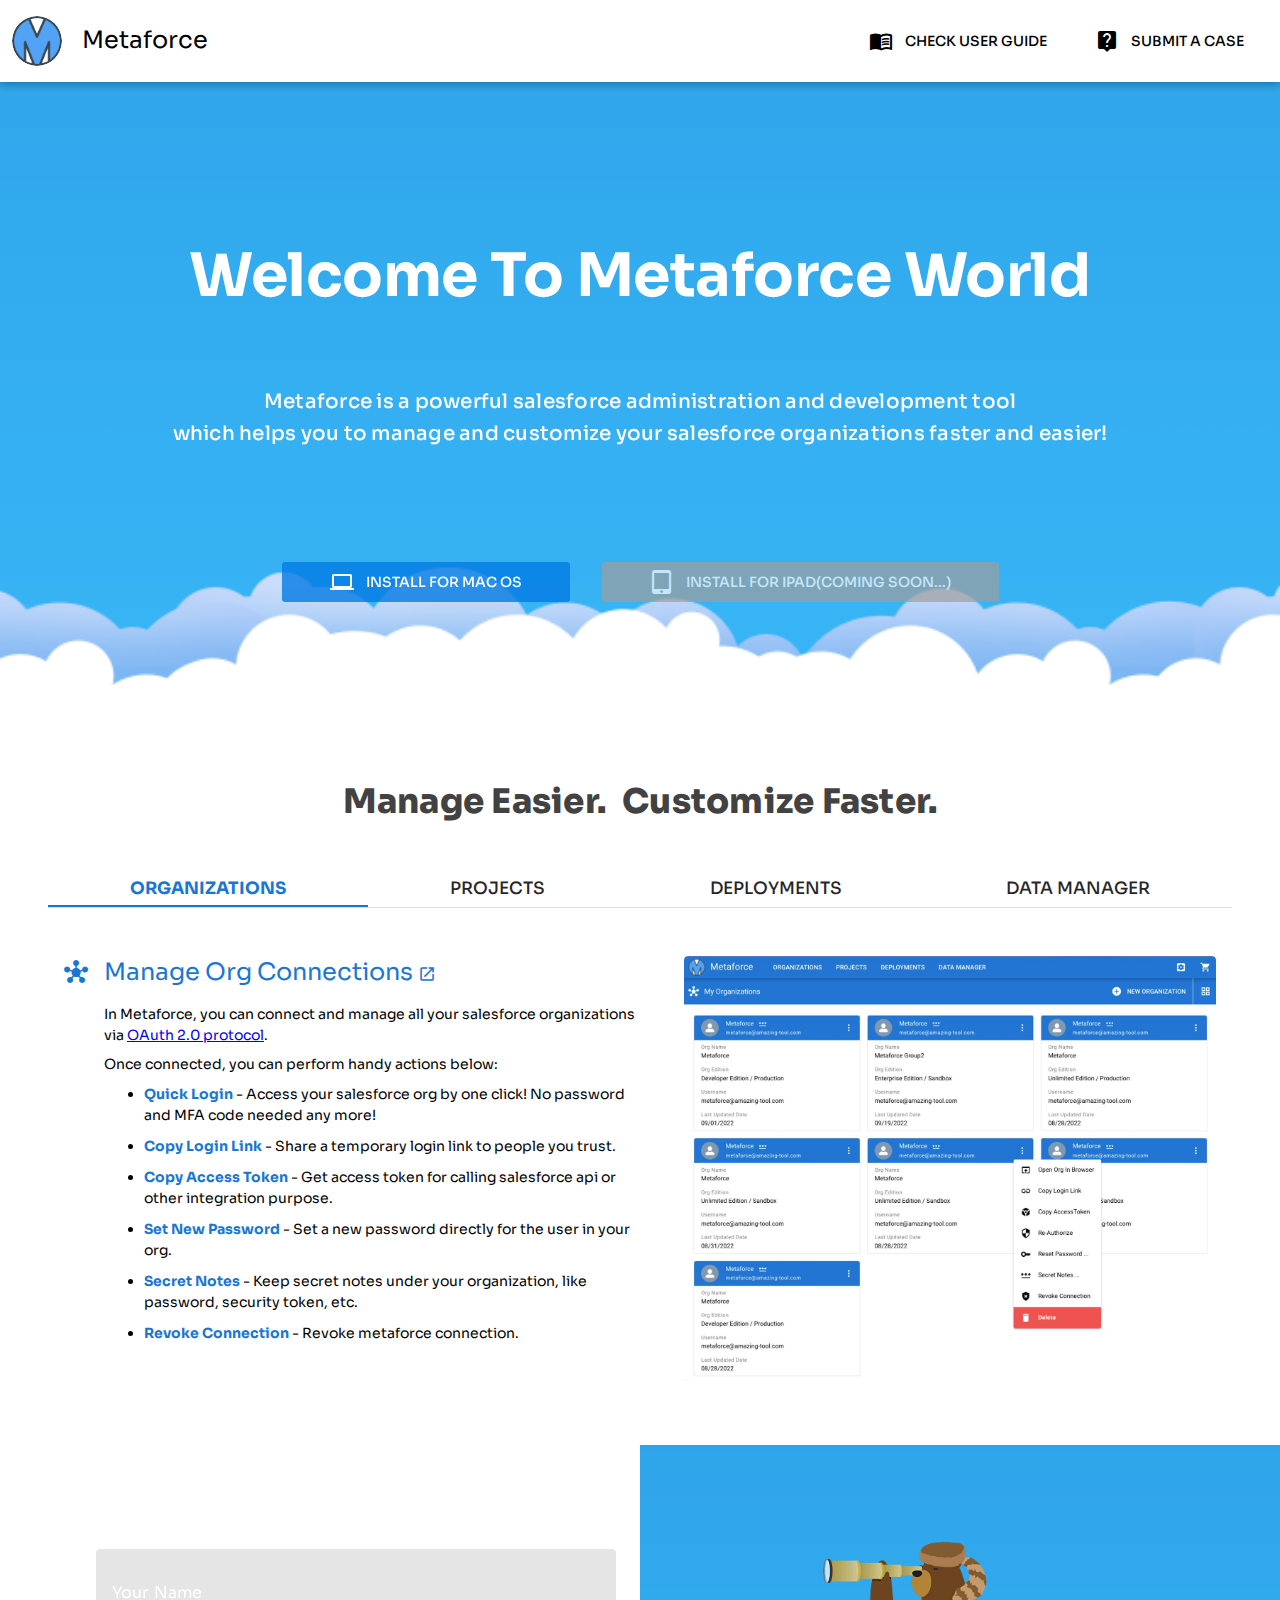
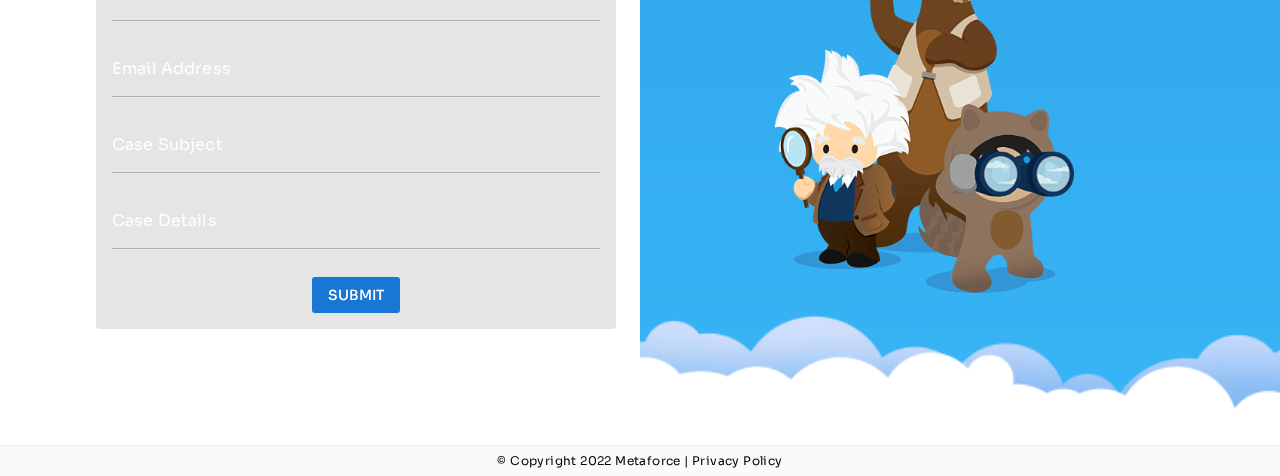
==== index.html @ efad7779 "updates" ====
<!DOCTYPE html><html><head><base href=/ ><title>Metaforce - A salesforce administration & development tool</title><meta charset=utf-8><meta name=description content="Metaforce - A powerful tool to help you manage and customize your salesforce organizations faster and easier!"><meta name=keywords content="Salesforce,Deployment,Data Loader,SFDX,Apex,OAuth,IDE,Metadata,Metaforce"><meta name=format-detection content="telephone=no"><meta name=msapplication-tap-highlight content=no><meta name=viewport content="user-scalable=no,initial-scale=1,maximum-scale=1,minimum-scale=1,width=device-width"><link rel=icon type=image/png sizes=128x128 href=icons/favicon-128x128.png><link rel=icon type=image/png sizes=96x96 href=icons/favicon-96x96.png><link rel=icon type=image/png sizes=32x32 href=icons/favicon-32x32.png><link rel=icon type=image/png sizes=16x16 href=icons/favicon-16x16.png><link rel=icon type=image/ico href=favicon.ico><script defer src=/js/vendor.3abf620d.js></script><script defer src=/js/app.11611b71.js></script><link href=/css/vendor.e90b6097.css rel=stylesheet><link href=/css/app.eff8ad43.css rel=stylesheet></head><body><div id=q-app></div></body></html>
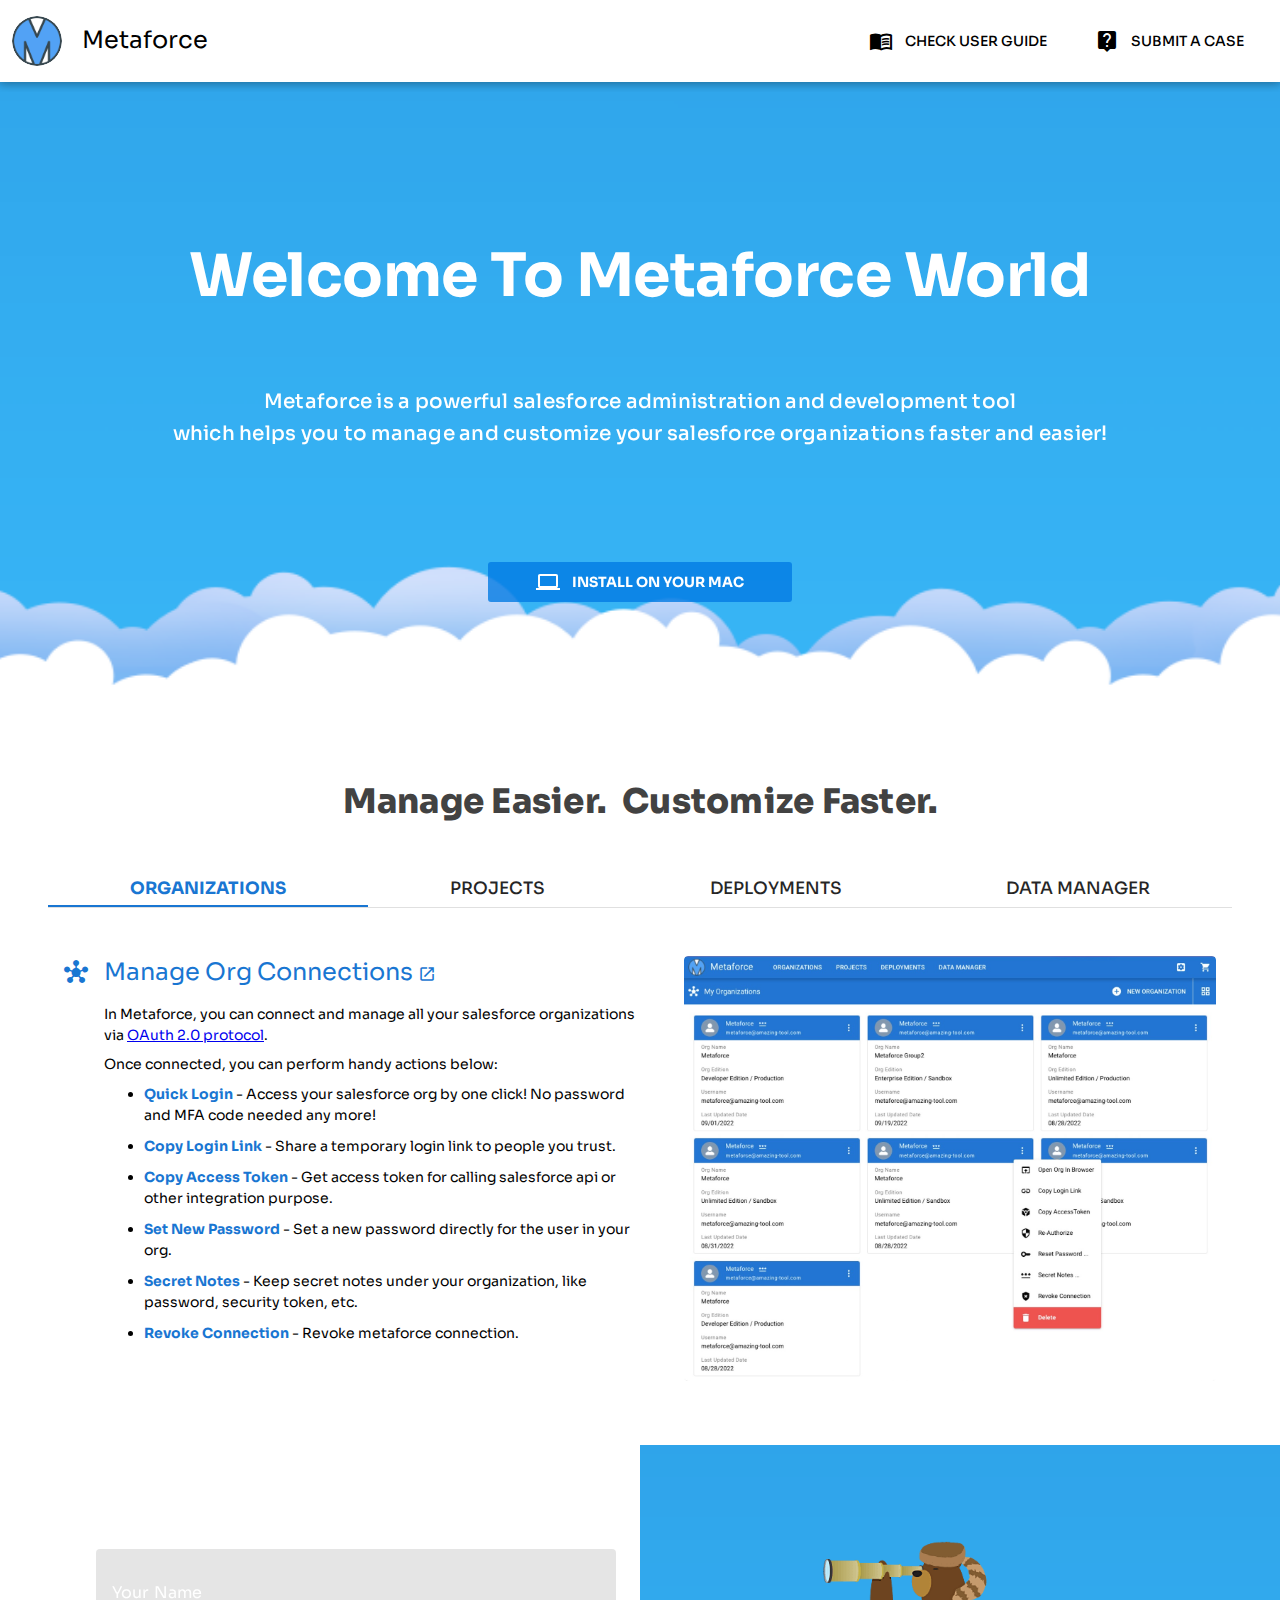
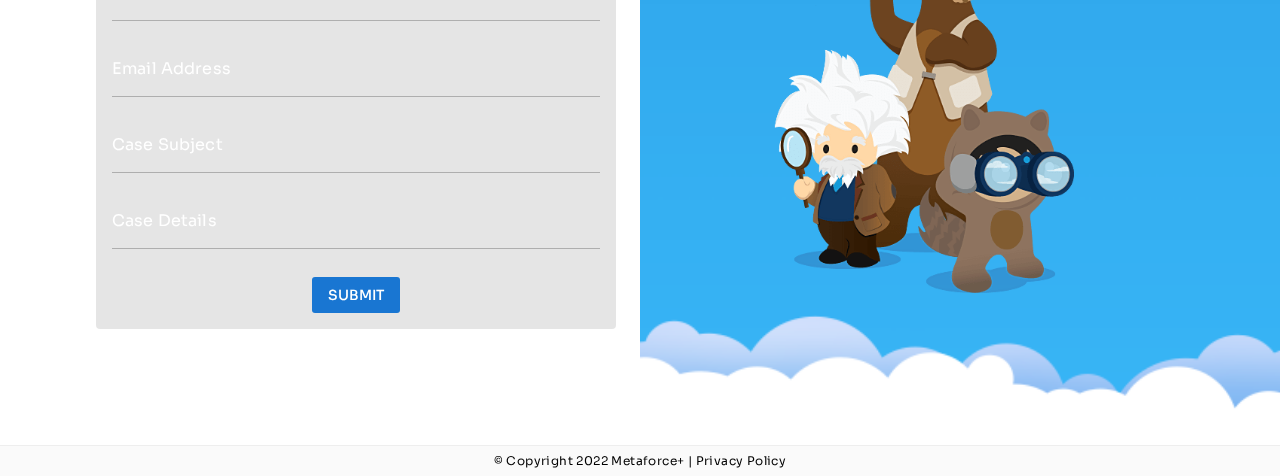
==== commit 958ab327: "updates" ====
--- a/index.html
+++ b/index.html
@@ -1 +1 @@
-<!DOCTYPE html><html><head><base href=/ ><title>Metaforce - A salesforce administration & development tool</title><meta charset=utf-8><meta name=description content="Metaforce - A powerful tool to help you manage and customize your salesforce organizations faster and easier!"><meta name=keywords content="Salesforce,Deployment,Data Loader,SFDX,Apex,OAuth,IDE,Metadata,Metaforce"><meta name=format-detection content="telephone=no"><meta name=msapplication-tap-highlight content=no><meta name=viewport content="user-scalable=no,initial-scale=1,maximum-scale=1,minimum-scale=1,width=device-width"><link rel=icon type=image/png sizes=128x128 href=icons/favicon-128x128.png><link rel=icon type=image/png sizes=96x96 href=icons/favicon-96x96.png><link rel=icon type=image/png sizes=32x32 href=icons/favicon-32x32.png><link rel=icon type=image/png sizes=16x16 href=icons/favicon-16x16.png><link rel=icon type=image/ico href=favicon.ico><script defer src=/js/vendor.3abf620d.js></script><script defer src=/js/app.11611b71.js></script><link href=/css/vendor.e90b6097.css rel=stylesheet><link href=/css/app.eff8ad43.css rel=stylesheet></head><body><div id=q-app></div></body></html>+<!DOCTYPE html><html><head><base href=/ ><title>Metaforce - A salesforce administration & development tool</title><meta charset=utf-8><meta name=description content="Metaforce - A powerful tool to help you manage and customize your salesforce organizations faster and easier!"><meta name=keywords content="Salesforce,Deployment,Data Loader,SFDX,Apex,OAuth,IDE,Metadata,Metaforce"><meta name=format-detection content="telephone=no"><meta name=msapplication-tap-highlight content=no><meta name=viewport content="user-scalable=no,initial-scale=1,maximum-scale=1,minimum-scale=1,width=device-width"><link rel=icon type=image/png sizes=128x128 href=icons/favicon-128x128.png><link rel=icon type=image/png sizes=96x96 href=icons/favicon-96x96.png><link rel=icon type=image/png sizes=32x32 href=icons/favicon-32x32.png><link rel=icon type=image/png sizes=16x16 href=icons/favicon-16x16.png><link rel=icon type=image/ico href=favicon.ico><script defer src=/js/vendor.3abf620d.js></script><script defer src=/js/app.9bd5c61d.js></script><link href=/css/vendor.e90b6097.css rel=stylesheet><link href=/css/app.eff8ad43.css rel=stylesheet></head><body><div id=q-app></div></body></html>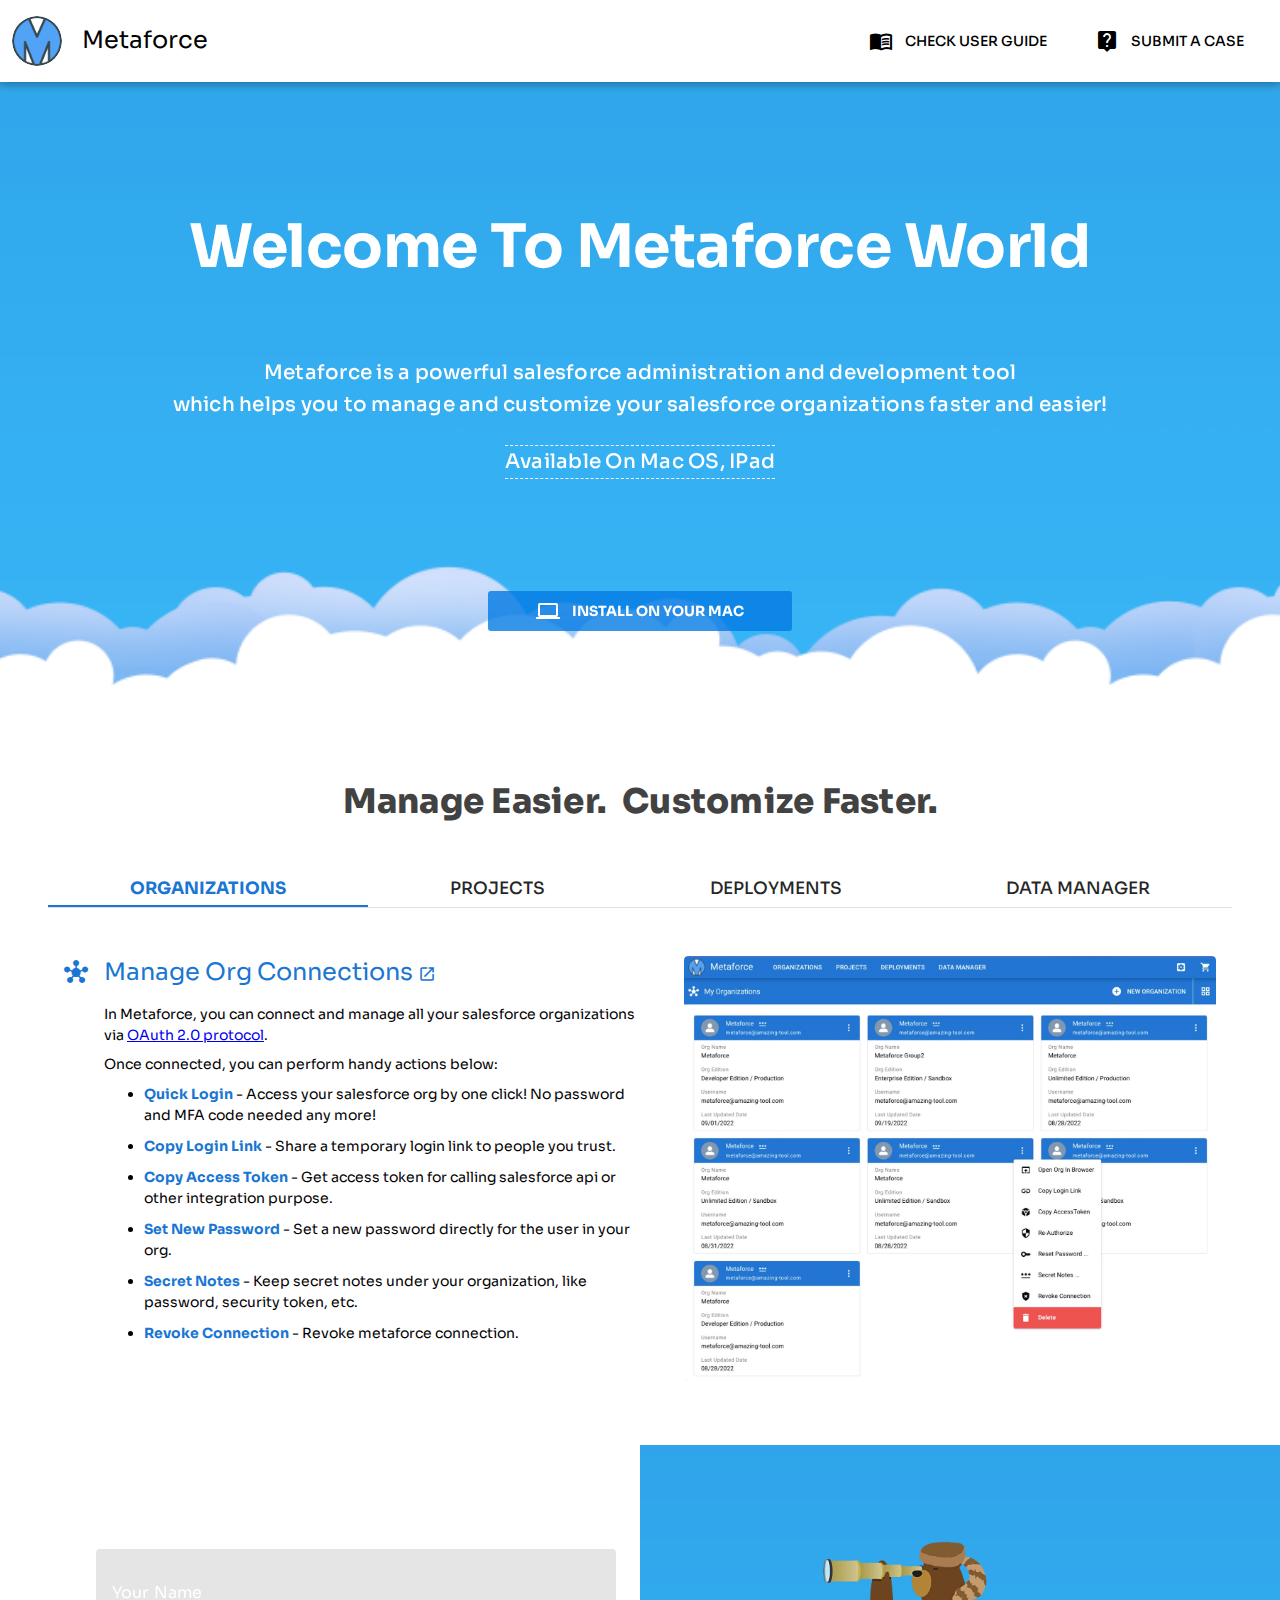
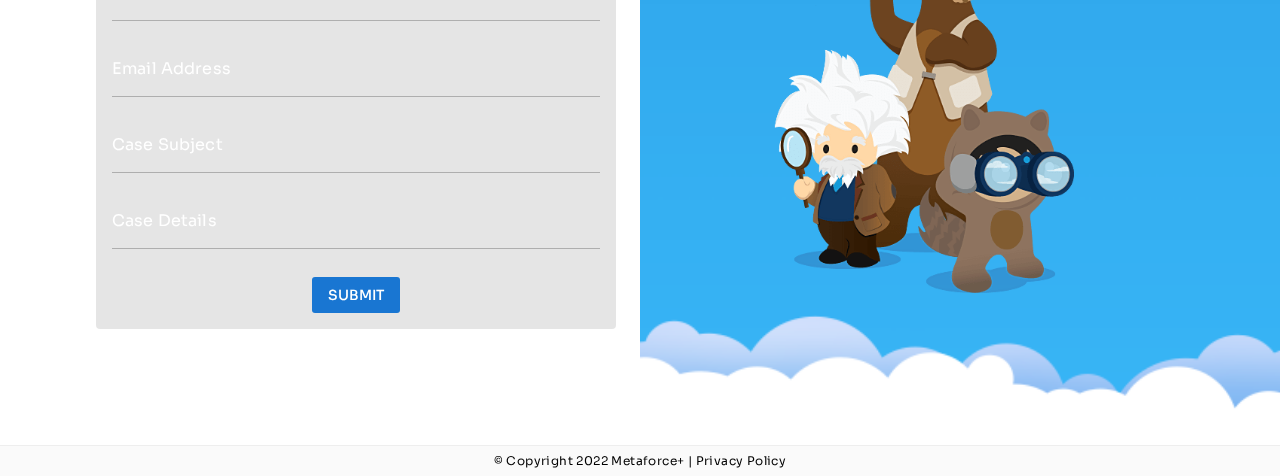
==== commit 65a2fb0a: "updates" ====
--- a/index.html
+++ b/index.html
@@ -1 +1 @@
-<!DOCTYPE html><html><head><base href=/ ><title>Metaforce - A salesforce administration & development tool</title><meta charset=utf-8><meta name=description content="Metaforce - A powerful tool to help you manage and customize your salesforce organizations faster and easier!"><meta name=keywords content="Salesforce,Deployment,Data Loader,SFDX,Apex,OAuth,IDE,Metadata,Metaforce"><meta name=format-detection content="telephone=no"><meta name=msapplication-tap-highlight content=no><meta name=viewport content="user-scalable=no,initial-scale=1,maximum-scale=1,minimum-scale=1,width=device-width"><link rel=icon type=image/png sizes=128x128 href=icons/favicon-128x128.png><link rel=icon type=image/png sizes=96x96 href=icons/favicon-96x96.png><link rel=icon type=image/png sizes=32x32 href=icons/favicon-32x32.png><link rel=icon type=image/png sizes=16x16 href=icons/favicon-16x16.png><link rel=icon type=image/ico href=favicon.ico><script defer src=/js/vendor.3abf620d.js></script><script defer src=/js/app.9bd5c61d.js></script><link href=/css/vendor.e90b6097.css rel=stylesheet><link href=/css/app.eff8ad43.css rel=stylesheet></head><body><div id=q-app></div></body></html>+<!DOCTYPE html><html><head><base href=/ ><title>Metaforce - A salesforce administration & development tool</title><meta charset=utf-8><meta name=description content="Metaforce - A powerful tool to help you manage and customize your salesforce organizations faster and easier!"><meta name=keywords content="Salesforce,Deployment,Data Loader,SFDX,Apex,OAuth,IDE,Metadata,Metaforce"><meta name=format-detection content="telephone=no"><meta name=msapplication-tap-highlight content=no><meta name=viewport content="user-scalable=no,initial-scale=1,maximum-scale=1,minimum-scale=1,width=device-width"><link rel=icon type=image/png sizes=128x128 href=icons/favicon-128x128.png><link rel=icon type=image/png sizes=96x96 href=icons/favicon-96x96.png><link rel=icon type=image/png sizes=32x32 href=icons/favicon-32x32.png><link rel=icon type=image/png sizes=16x16 href=icons/favicon-16x16.png><link rel=icon type=image/ico href=favicon.ico><script defer src=/js/vendor.3abf620d.js></script><script defer src=/js/app.2cbb37b2.js></script><link href=/css/vendor.e90b6097.css rel=stylesheet><link href=/css/app.eff8ad43.css rel=stylesheet></head><body><div id=q-app></div></body></html>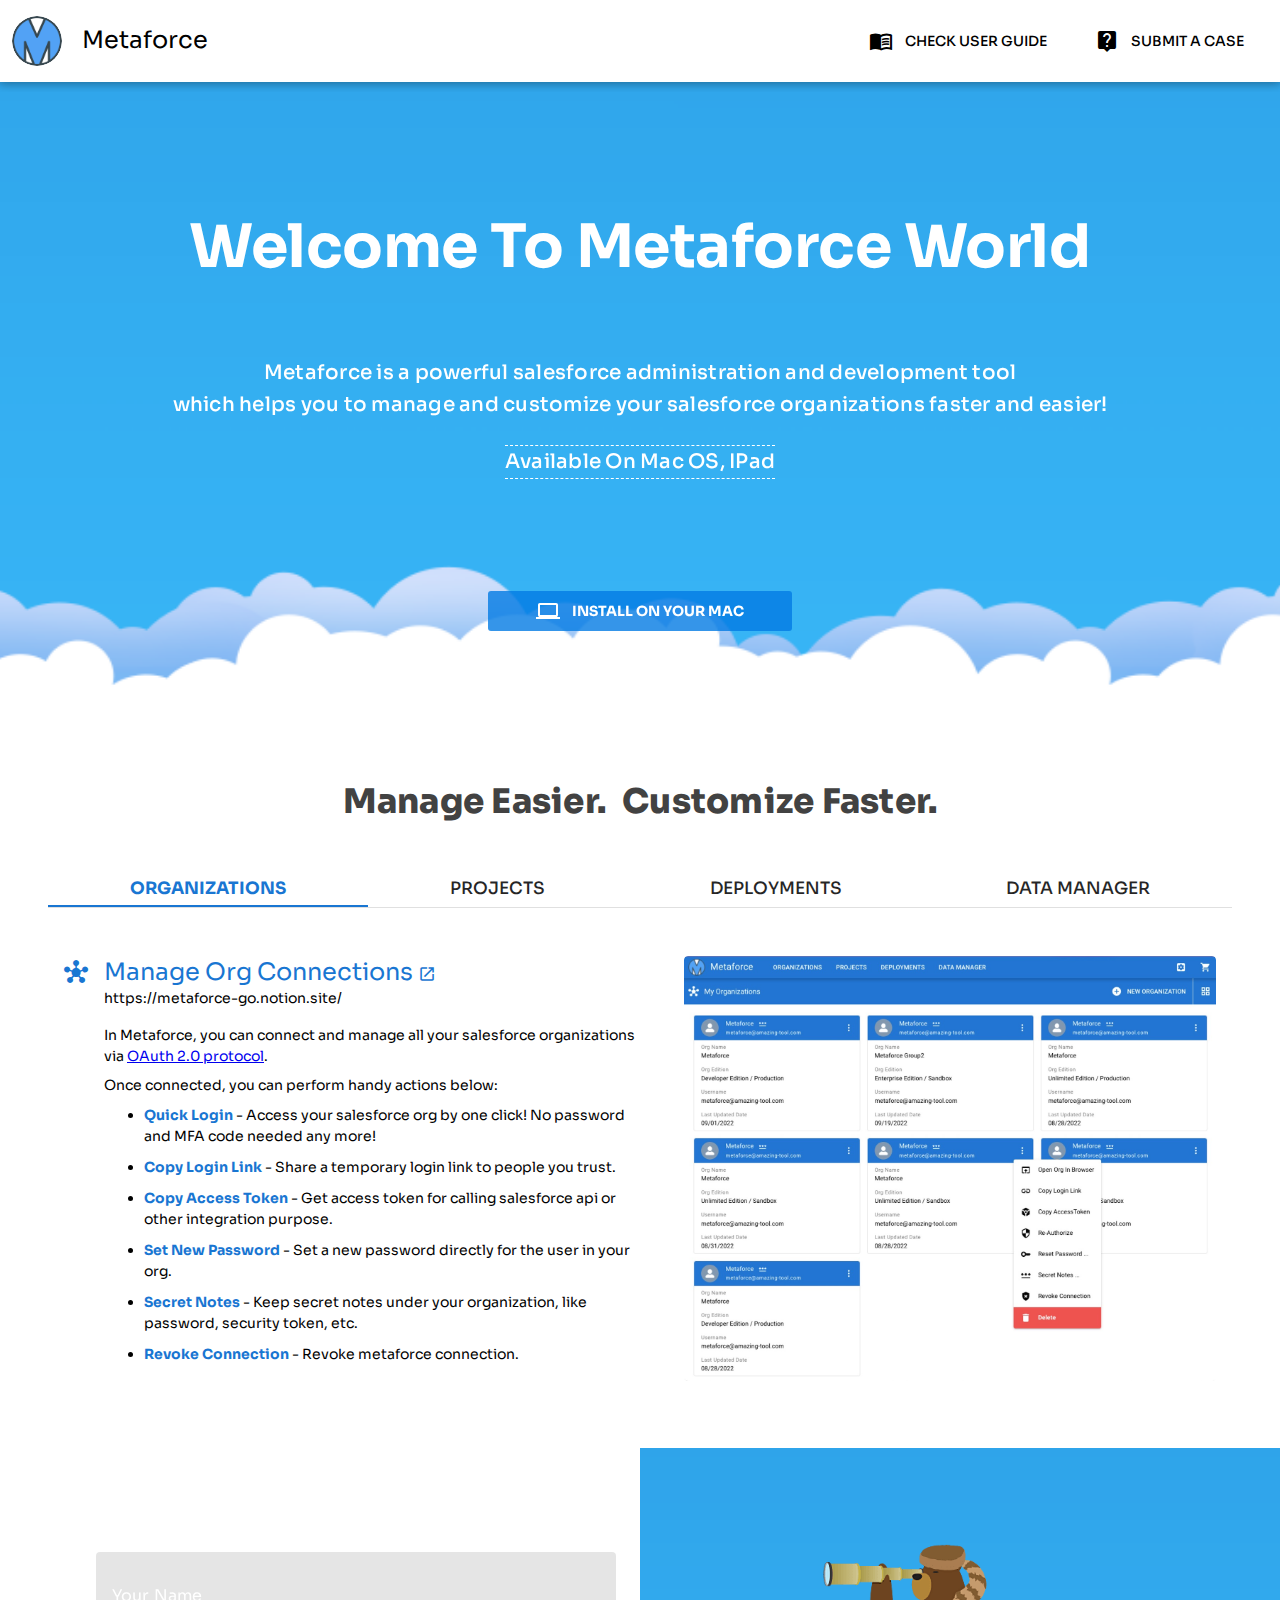
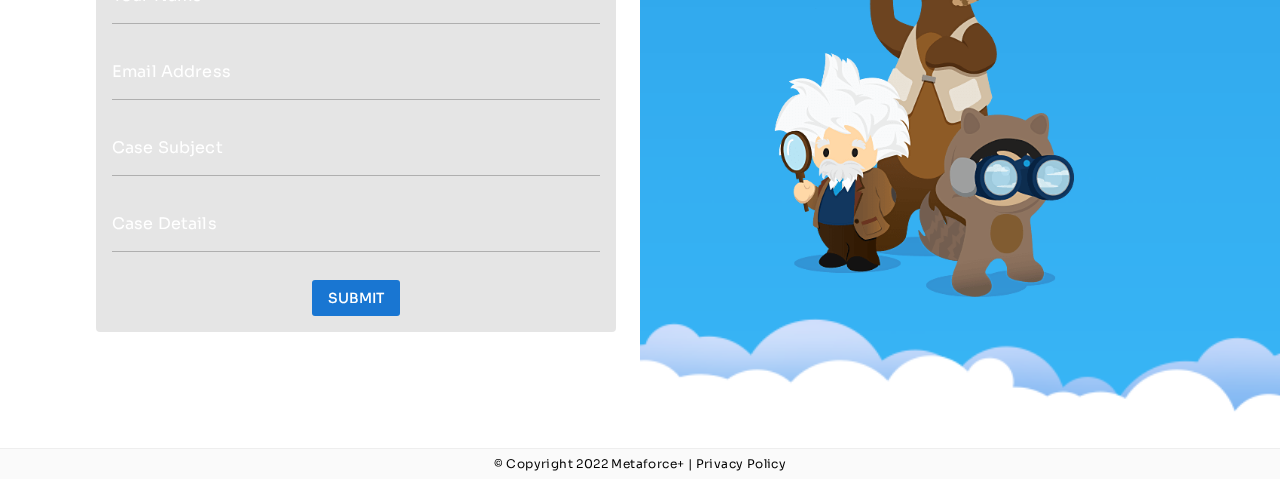
==== commit c1494ea8: "updates" ====
--- a/index.html
+++ b/index.html
@@ -1 +1 @@
-<!DOCTYPE html><html><head><base href=/ ><title>Metaforce - A salesforce administration & development tool</title><meta charset=utf-8><meta name=description content="Metaforce - A powerful tool to help you manage and customize your salesforce organizations faster and easier!"><meta name=keywords content="Salesforce,Deployment,Data Loader,SFDX,Apex,OAuth,IDE,Metadata,Metaforce"><meta name=format-detection content="telephone=no"><meta name=msapplication-tap-highlight content=no><meta name=viewport content="user-scalable=no,initial-scale=1,maximum-scale=1,minimum-scale=1,width=device-width"><link rel=icon type=image/png sizes=128x128 href=icons/favicon-128x128.png><link rel=icon type=image/png sizes=96x96 href=icons/favicon-96x96.png><link rel=icon type=image/png sizes=32x32 href=icons/favicon-32x32.png><link rel=icon type=image/png sizes=16x16 href=icons/favicon-16x16.png><link rel=icon type=image/ico href=favicon.ico><script defer src=/js/vendor.3abf620d.js></script><script defer src=/js/app.2cbb37b2.js></script><link href=/css/vendor.e90b6097.css rel=stylesheet><link href=/css/app.eff8ad43.css rel=stylesheet></head><body><div id=q-app></div></body></html>+<!DOCTYPE html><html><head><base href=/ ><title>Metaforce - A salesforce administration & development tool</title><meta charset=utf-8><meta name=description content="Metaforce - A powerful tool to help you manage and customize your salesforce organizations faster and easier!"><meta name=keywords content="Salesforce,Deployment,Data Loader,SFDX,Apex,OAuth,IDE,Metadata,Metaforce"><meta name=format-detection content="telephone=no"><meta name=msapplication-tap-highlight content=no><meta name=viewport content="user-scalable=no,initial-scale=1,maximum-scale=1,minimum-scale=1,width=device-width"><link rel=icon type=image/png sizes=128x128 href=icons/favicon-128x128.png><link rel=icon type=image/png sizes=96x96 href=icons/favicon-96x96.png><link rel=icon type=image/png sizes=32x32 href=icons/favicon-32x32.png><link rel=icon type=image/png sizes=16x16 href=icons/favicon-16x16.png><link rel=icon type=image/ico href=favicon.ico><script defer src=/js/vendor.3abf620d.js></script><script defer src=/js/app.9d7c5081.js></script><link href=/css/vendor.e90b6097.css rel=stylesheet><link href=/css/app.eff8ad43.css rel=stylesheet></head><body><div id=q-app></div></body></html>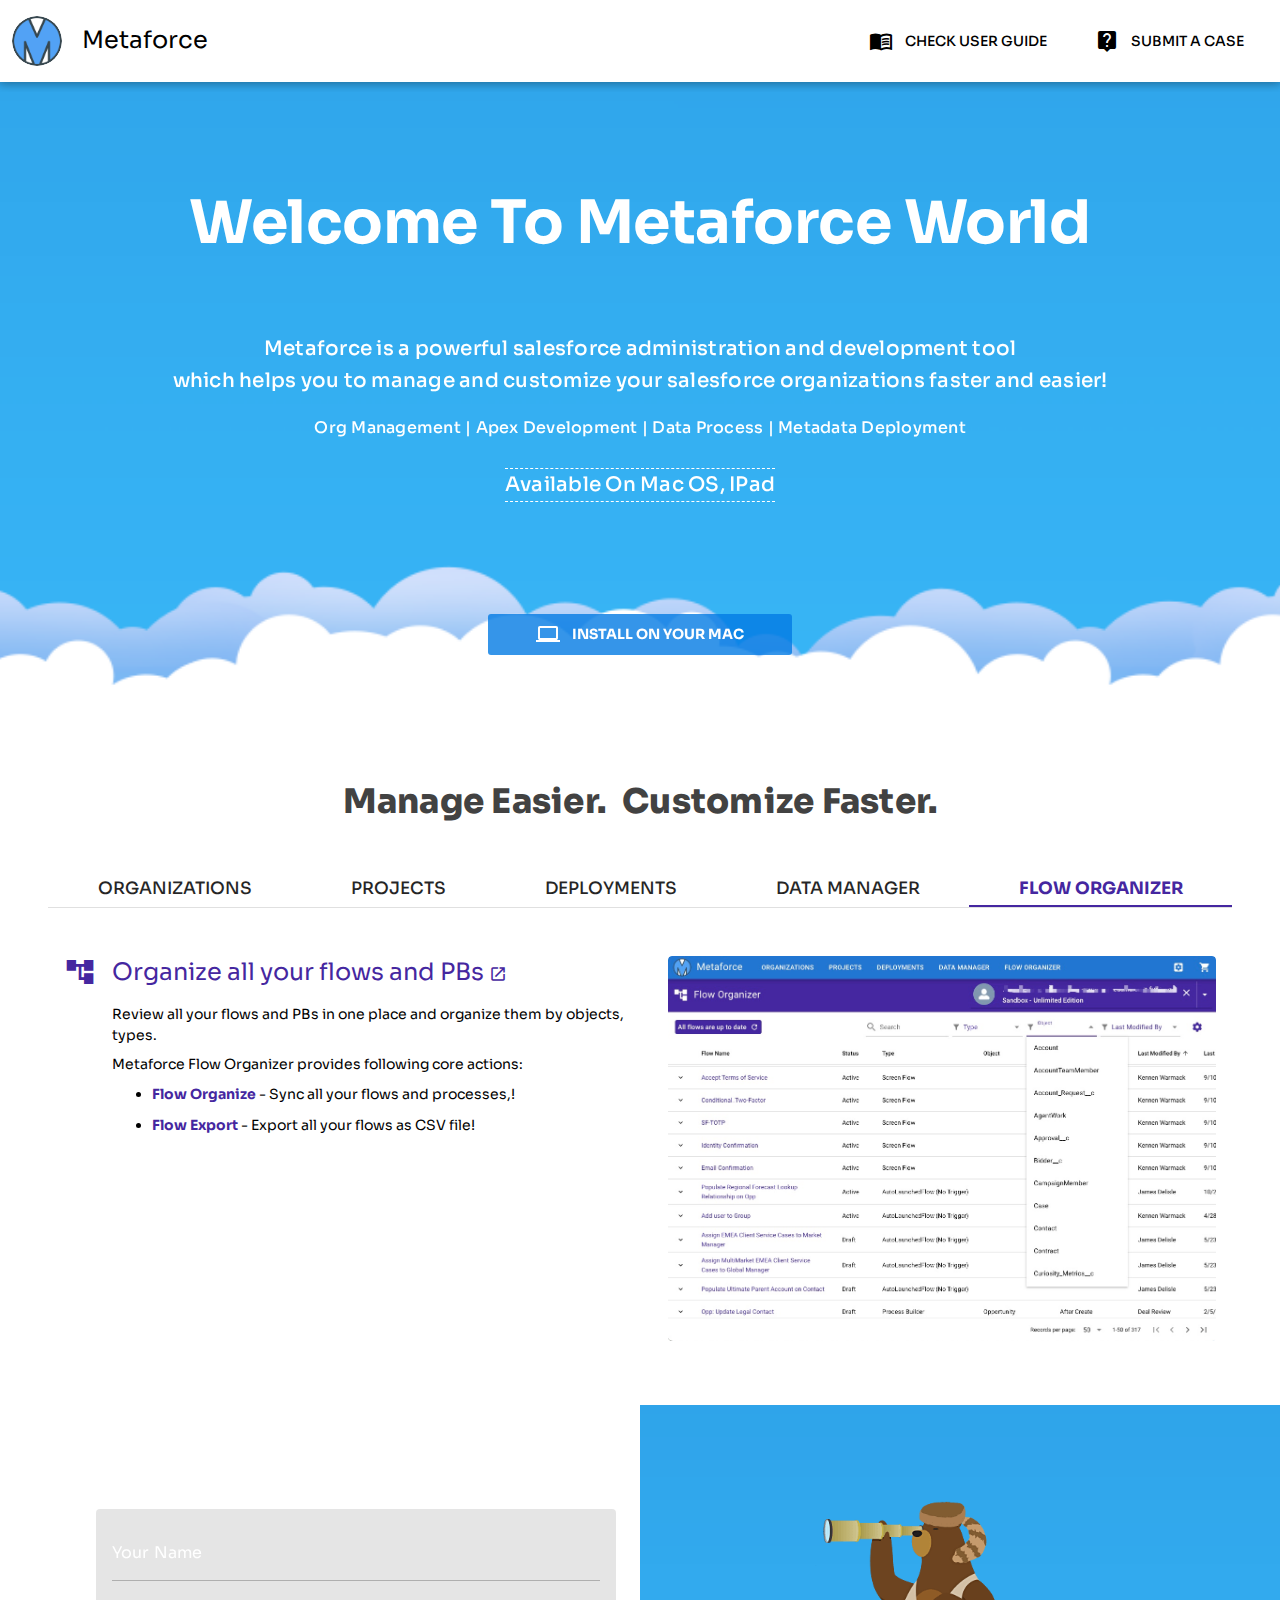
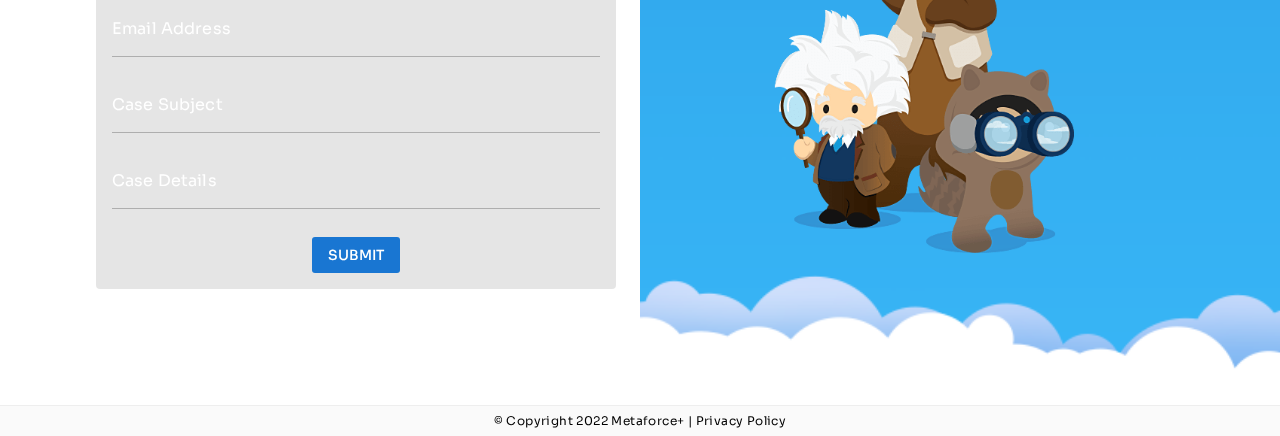
==== commit 5d8df25e: "updates" ====
--- a/index.html
+++ b/index.html
@@ -1 +1 @@
-<!DOCTYPE html><html><head><base href=/ ><title>Metaforce - A salesforce administration & development tool</title><meta charset=utf-8><meta name=description content="Metaforce - A powerful tool to help you manage and customize your salesforce organizations faster and easier!"><meta name=keywords content="Salesforce,Deployment,Data Loader,SFDX,Apex,OAuth,IDE,Metadata,Metaforce"><meta name=format-detection content="telephone=no"><meta name=msapplication-tap-highlight content=no><meta name=viewport content="user-scalable=no,initial-scale=1,maximum-scale=1,minimum-scale=1,width=device-width"><link rel=icon type=image/png sizes=128x128 href=icons/favicon-128x128.png><link rel=icon type=image/png sizes=96x96 href=icons/favicon-96x96.png><link rel=icon type=image/png sizes=32x32 href=icons/favicon-32x32.png><link rel=icon type=image/png sizes=16x16 href=icons/favicon-16x16.png><link rel=icon type=image/ico href=favicon.ico><script defer src=/js/vendor.3abf620d.js></script><script defer src=/js/app.9d7c5081.js></script><link href=/css/vendor.e90b6097.css rel=stylesheet><link href=/css/app.eff8ad43.css rel=stylesheet></head><body><div id=q-app></div></body></html>+<!DOCTYPE html><html><head><base href=/ ><title>Metaforce - A salesforce administration & development tool</title><meta charset=utf-8><meta name=description content="Metaforce - A powerful tool to help you manage and customize your salesforce organizations faster and easier!"><meta name=keywords content="Salesforce,Deployment,Data Loader,SFDX,Apex,OAuth,IDE,Metadata,Metaforce"><meta name=format-detection content="telephone=no"><meta name=msapplication-tap-highlight content=no><meta name=viewport content="user-scalable=no,initial-scale=1,maximum-scale=1,minimum-scale=1,width=device-width"><link rel=icon type=image/png sizes=128x128 href=icons/favicon-128x128.png><link rel=icon type=image/png sizes=96x96 href=icons/favicon-96x96.png><link rel=icon type=image/png sizes=32x32 href=icons/favicon-32x32.png><link rel=icon type=image/png sizes=16x16 href=icons/favicon-16x16.png><link rel=icon type=image/ico href=favicon.ico><script defer src=/js/vendor.3abf620d.js></script><script defer src=/js/app.515a6683.js></script><link href=/css/vendor.e90b6097.css rel=stylesheet><link href=/css/app.eff8ad43.css rel=stylesheet></head><body><div id=q-app></div></body></html>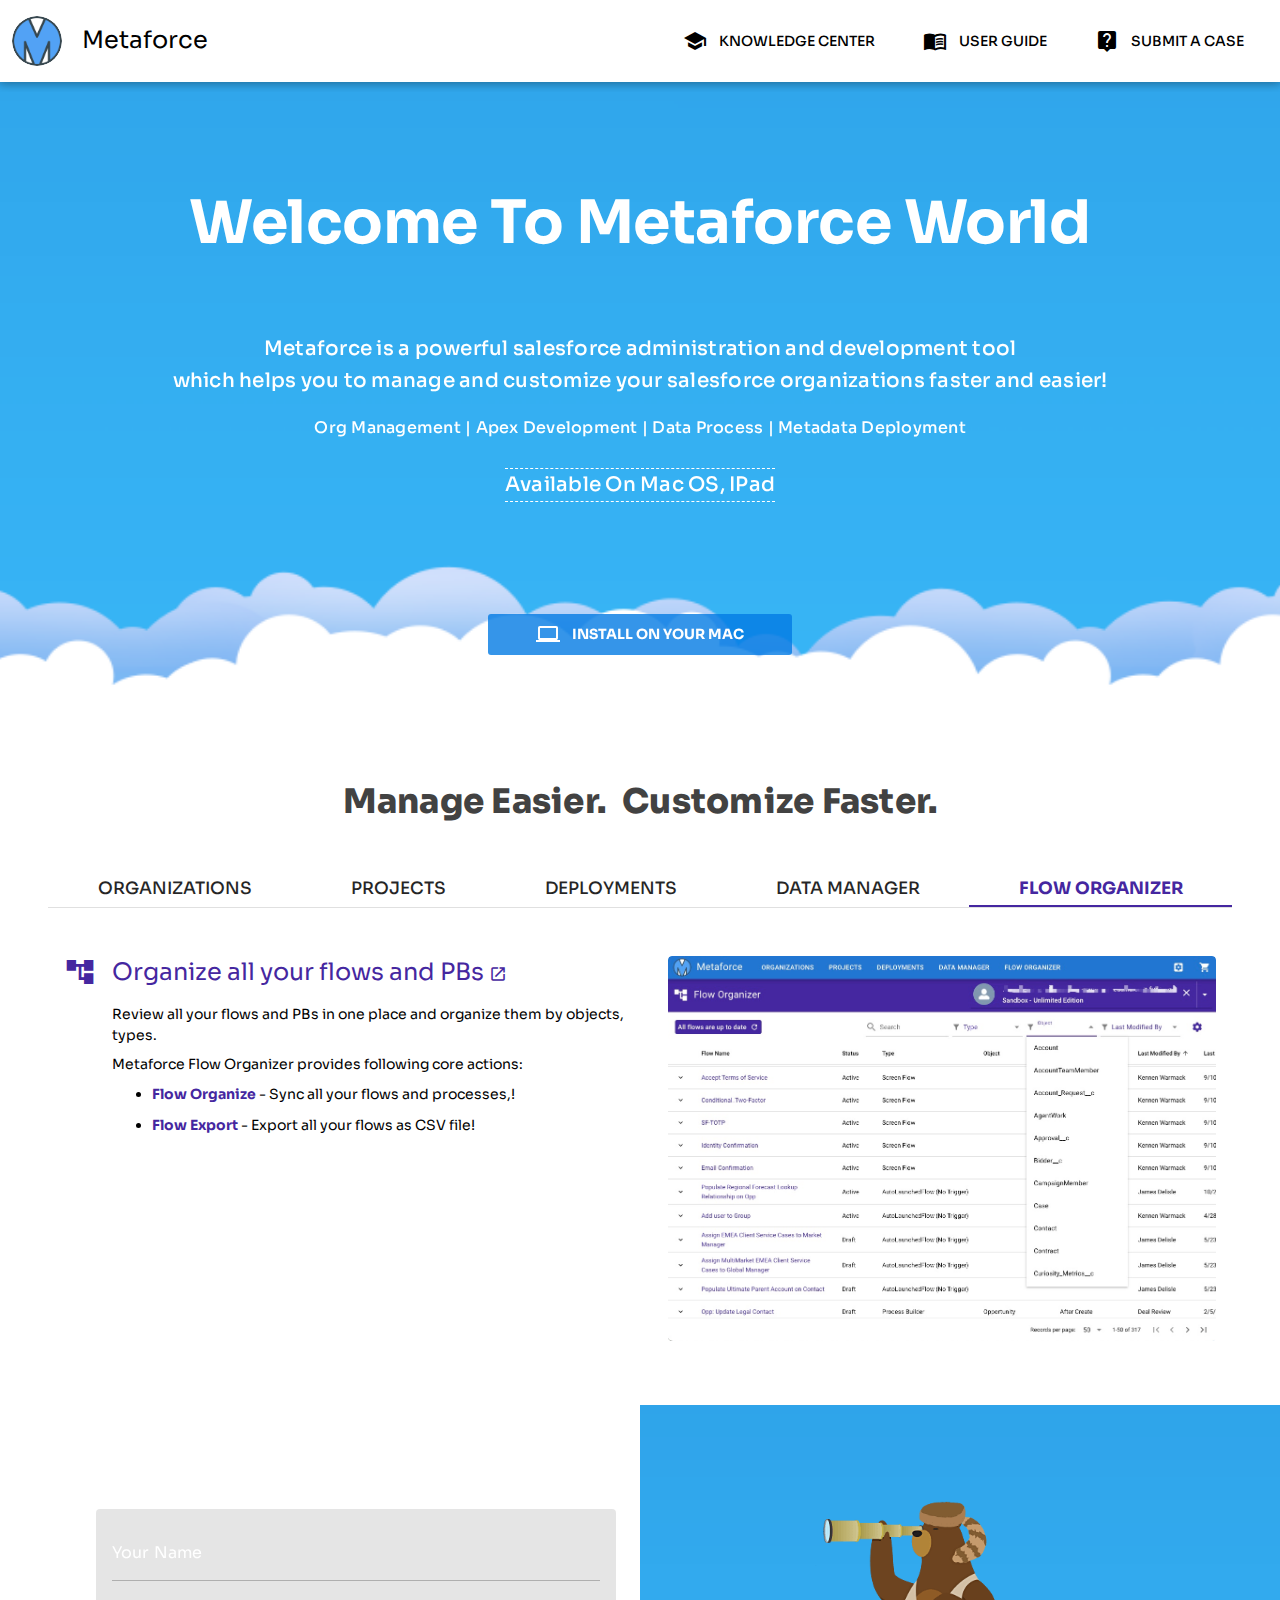
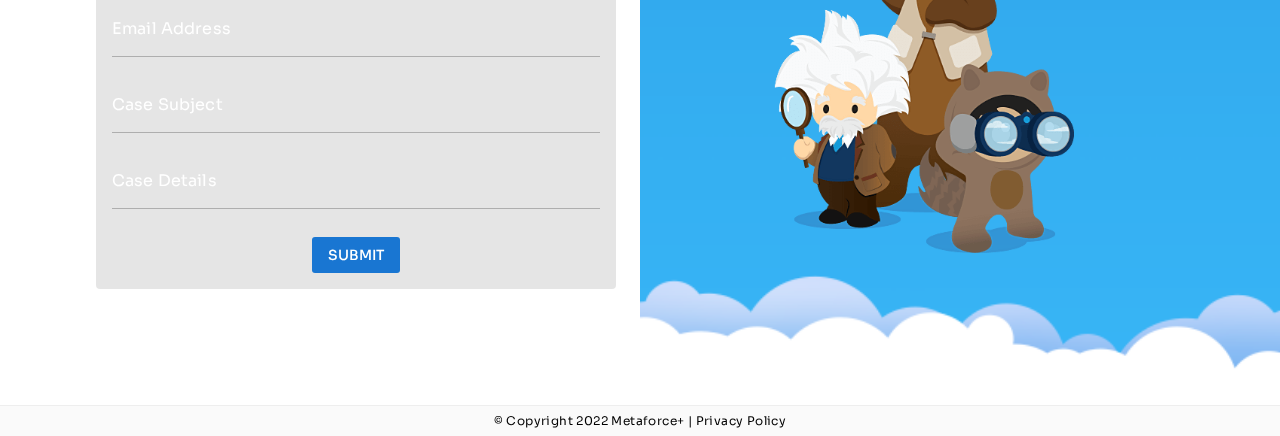
==== commit 22eb3734: "updates" ====
--- a/index.html
+++ b/index.html
@@ -1 +1 @@
-<!DOCTYPE html><html><head><base href=/ ><title>Metaforce - A salesforce administration & development tool</title><meta charset=utf-8><meta name=description content="Metaforce - A powerful tool to help you manage and customize your salesforce organizations faster and easier!"><meta name=keywords content="Salesforce,Deployment,Data Loader,SFDX,Apex,OAuth,IDE,Metadata,Metaforce"><meta name=format-detection content="telephone=no"><meta name=msapplication-tap-highlight content=no><meta name=viewport content="user-scalable=no,initial-scale=1,maximum-scale=1,minimum-scale=1,width=device-width"><link rel=icon type=image/png sizes=128x128 href=icons/favicon-128x128.png><link rel=icon type=image/png sizes=96x96 href=icons/favicon-96x96.png><link rel=icon type=image/png sizes=32x32 href=icons/favicon-32x32.png><link rel=icon type=image/png sizes=16x16 href=icons/favicon-16x16.png><link rel=icon type=image/ico href=favicon.ico><script defer src=/js/vendor.3abf620d.js></script><script defer src=/js/app.515a6683.js></script><link href=/css/vendor.e90b6097.css rel=stylesheet><link href=/css/app.eff8ad43.css rel=stylesheet></head><body><div id=q-app></div></body></html>+<!DOCTYPE html><html><head><base href=/ ><title>Metaforce - A salesforce administration & development tool</title><meta charset=utf-8><meta name=description content="Metaforce - A powerful tool to help you manage and customize your salesforce organizations faster and easier!"><meta name=keywords content="Salesforce,Deployment,Data Loader,SFDX,Apex,OAuth,IDE,Metadata,Metaforce"><meta name=format-detection content="telephone=no"><meta name=msapplication-tap-highlight content=no><meta name=viewport content="user-scalable=no,initial-scale=1,maximum-scale=1,minimum-scale=1,width=device-width"><link rel=icon type=image/png sizes=128x128 href=icons/favicon-128x128.png><link rel=icon type=image/png sizes=96x96 href=icons/favicon-96x96.png><link rel=icon type=image/png sizes=32x32 href=icons/favicon-32x32.png><link rel=icon type=image/png sizes=16x16 href=icons/favicon-16x16.png><link rel=icon type=image/ico href=favicon.ico><script defer src=/js/vendor.3abf620d.js></script><script defer src=/js/app.3b467406.js></script><link href=/css/vendor.e90b6097.css rel=stylesheet><link href=/css/app.eff8ad43.css rel=stylesheet></head><body><div id=q-app></div></body></html>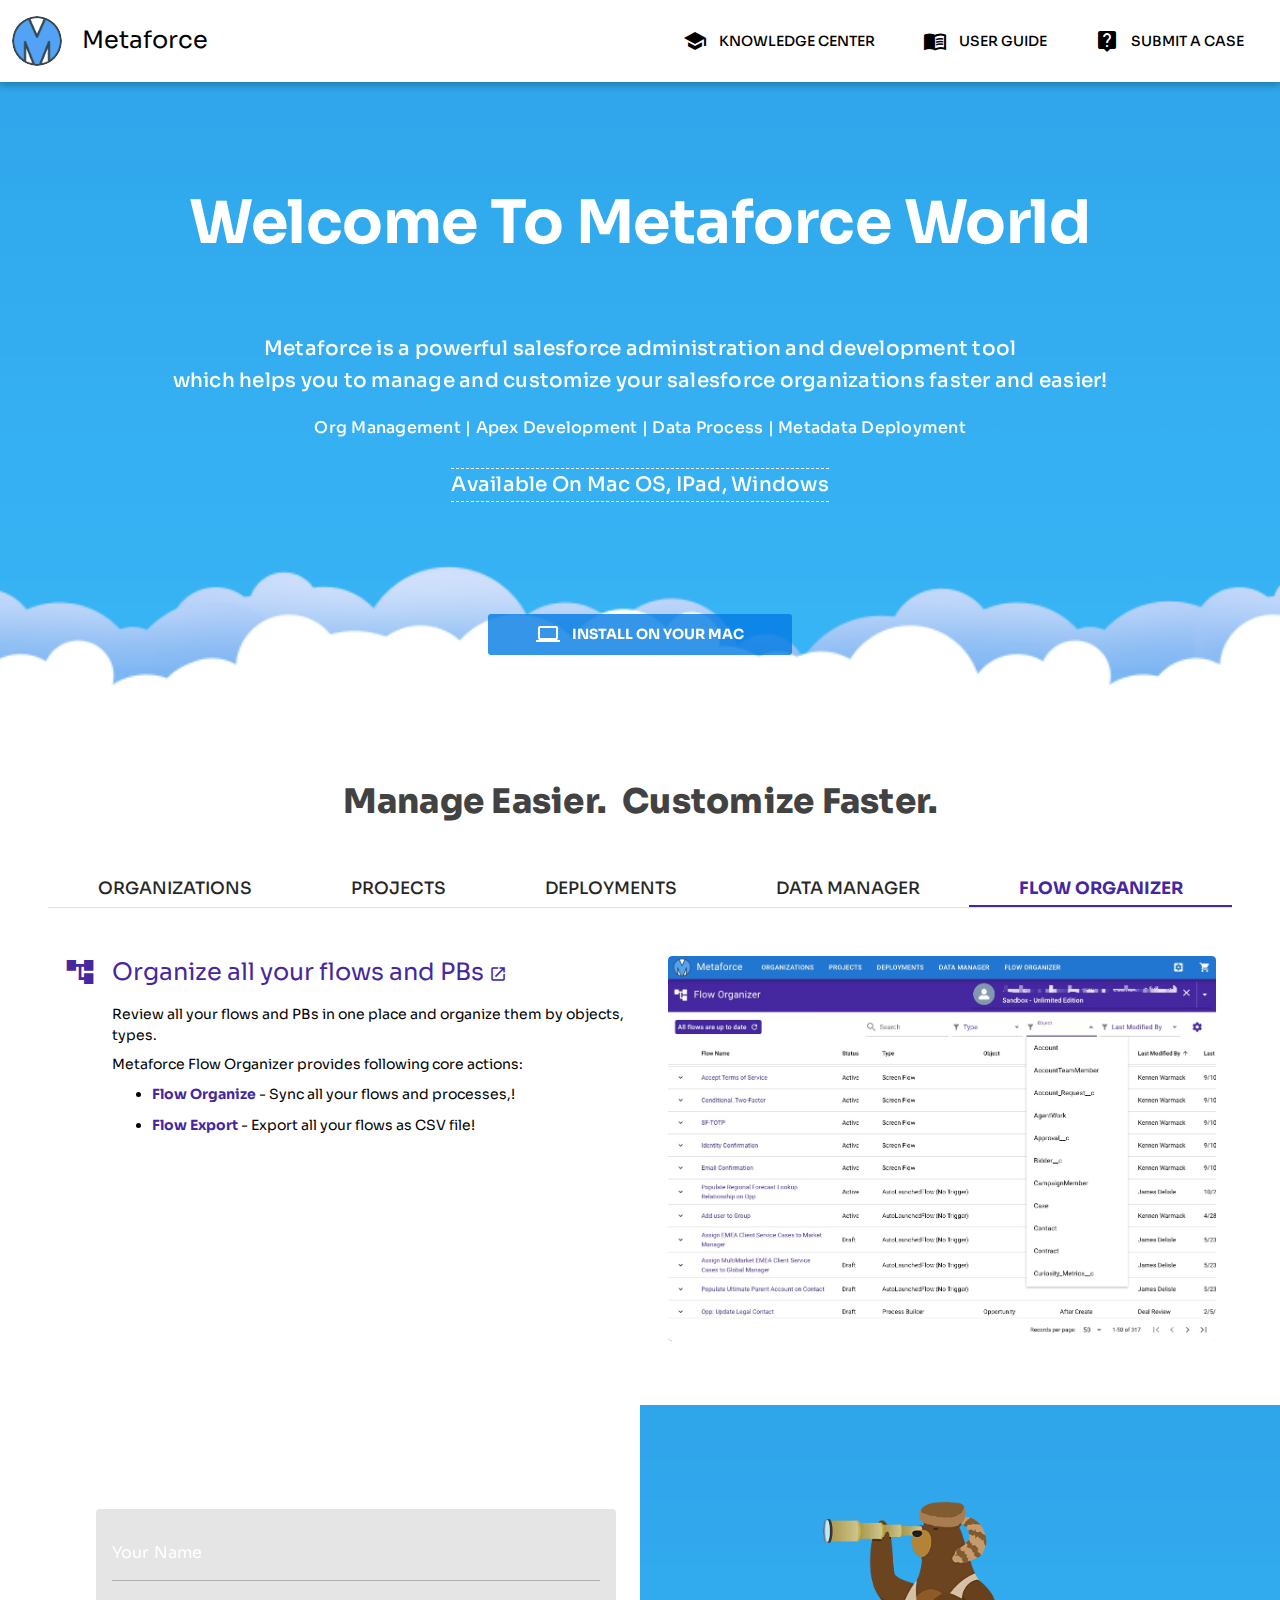
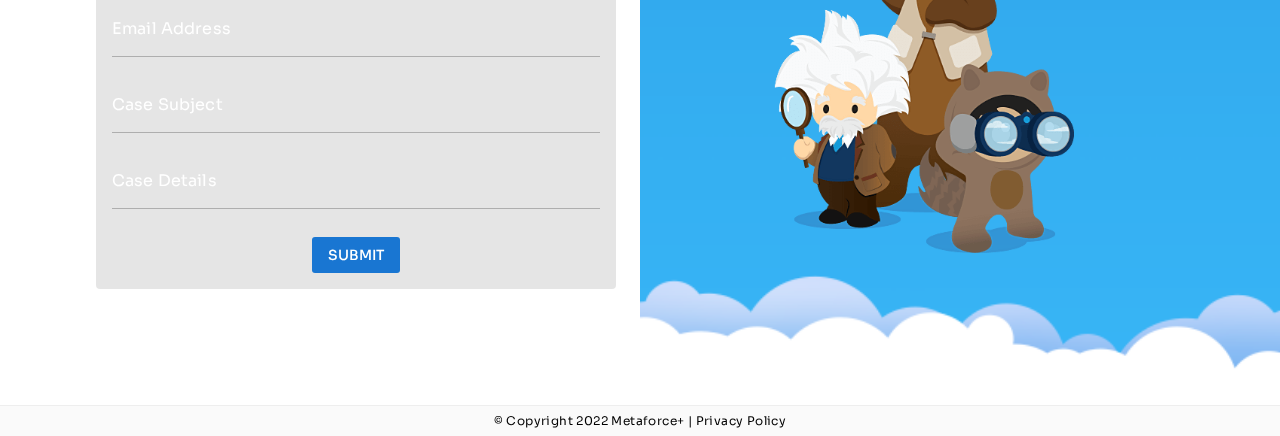
==== commit 08f62924: "updates" ====
--- a/index.html
+++ b/index.html
@@ -1 +1 @@
-<!DOCTYPE html><html><head><base href=/ ><title>Metaforce - A salesforce administration & development tool</title><meta charset=utf-8><meta name=description content="Metaforce - A powerful tool to help you manage and customize your salesforce organizations faster and easier!"><meta name=keywords content="Salesforce,Deployment,Data Loader,SFDX,Apex,OAuth,IDE,Metadata,Metaforce"><meta name=format-detection content="telephone=no"><meta name=msapplication-tap-highlight content=no><meta name=viewport content="user-scalable=no,initial-scale=1,maximum-scale=1,minimum-scale=1,width=device-width"><link rel=icon type=image/png sizes=128x128 href=icons/favicon-128x128.png><link rel=icon type=image/png sizes=96x96 href=icons/favicon-96x96.png><link rel=icon type=image/png sizes=32x32 href=icons/favicon-32x32.png><link rel=icon type=image/png sizes=16x16 href=icons/favicon-16x16.png><link rel=icon type=image/ico href=favicon.ico><script defer src=/js/vendor.3abf620d.js></script><script defer src=/js/app.3b467406.js></script><link href=/css/vendor.e90b6097.css rel=stylesheet><link href=/css/app.eff8ad43.css rel=stylesheet></head><body><div id=q-app></div></body></html>+<!DOCTYPE html><html><head><base href=/ ><title>Metaforce - A salesforce administration & development tool</title><meta charset=utf-8><meta name=description content="Metaforce - A powerful tool to help you manage and customize your salesforce organizations faster and easier!"><meta name=keywords content="Salesforce,Deployment,Data Loader,SFDX,Apex,OAuth,IDE,Metadata,Metaforce"><meta name=format-detection content="telephone=no"><meta name=msapplication-tap-highlight content=no><meta name=viewport content="user-scalable=no,initial-scale=1,maximum-scale=1,minimum-scale=1,width=device-width"><link rel=icon type=image/png sizes=128x128 href=icons/favicon-128x128.png><link rel=icon type=image/png sizes=96x96 href=icons/favicon-96x96.png><link rel=icon type=image/png sizes=32x32 href=icons/favicon-32x32.png><link rel=icon type=image/png sizes=16x16 href=icons/favicon-16x16.png><link rel=icon type=image/ico href=favicon.ico><script defer src=/js/vendor.3abf620d.js></script><script defer src=/js/app.0247990f.js></script><link href=/css/vendor.e90b6097.css rel=stylesheet><link href=/css/app.eff8ad43.css rel=stylesheet></head><body><div id=q-app></div></body></html>